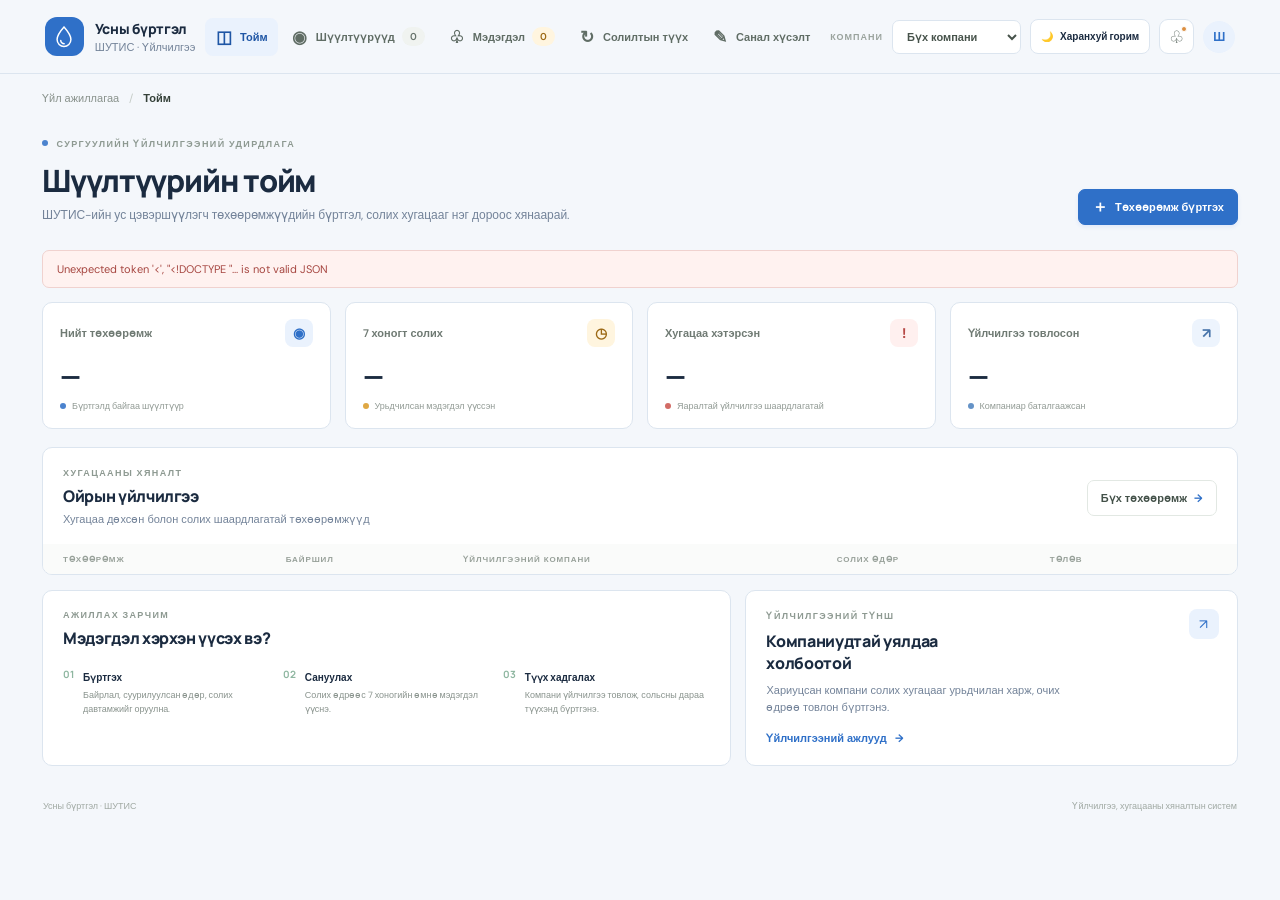
==== index.html @ cdda78c1 "Publish static WaterCare site at repository root Co-authored-by: Copilot <223556219+Copilot@users.no" ====
<!doctype html>
<html lang="mn">
<head>
  <meta charset="utf-8">
  <meta name="viewport" content="width=device-width, initial-scale=1">
  <meta name="theme-color" content="#f5f7f4">
  <title>Усны бүртгэл · ШУТИС</title>
  <link rel="preconnect" href="https://fonts.googleapis.com">
  <link rel="preconnect" href="https://fonts.gstatic.com" crossorigin>
  <link href="https://fonts.googleapis.com/css2?family=DM+Sans:wght@400;500;600;700&family=Manrope:wght@400;500;600;700;800&display=swap" rel="stylesheet">
  <link rel="stylesheet" href="styles.css">
  <script src="app.js" defer></script>
</head>
<body>
  <div class="app-shell">
    <header class="site-header">
      <a class="brand" href="#" aria-label="Усны бүртгэл нүүр хуудас">
        <span class="brand-mark"><svg viewBox="0 0 32 32" aria-hidden="true"><path d="M16 3.8S7.5 13.2 7.5 19.2a8.5 8.5 0 0 0 17 0C24.5 13.2 16 3.8 16 3.8Z"/><path d="M12 20.2a4.2 4.2 0 0 0 4.2 4.2"/></svg></span>
        <span><strong>Усны бүртгэл</strong><small>ШУТИС · Үйлчилгээ</small></span>
      </a>

      <nav class="main-nav" aria-label="Үндсэн цэс">
        <button class="nav-link active" data-view="overview"><span class="nav-icon">◫</span> Тойм</button>
        <button class="nav-link" data-view="filters"><span class="nav-icon">◉</span> Шүүлтүүрүүд <span class="nav-count" id="nav-total">0</span></button>
        <button class="nav-link" data-view="notifications"><span class="nav-icon">♧</span> Мэдэгдэл <span class="nav-count alert-count" id="nav-alerts">0</span></button>
        <button class="nav-link" data-view="history"><span class="nav-icon">↻</span> Солилтын түүх</button>
        <button class="nav-link" data-view="feedback"><span class="nav-icon">✎</span> Санал хүсэлт</button>
      </nav>

      <div class="top-actions">
        <label class="scope-picker"><span>КОМПАНИ</span>
          <select id="company-scope" aria-label="Үйлчилгээний компаниар шүүх">
            <option value="">Бүх компани</option>
          </select>
        </label>
        <button class="theme-toggle" type="button" aria-pressed="false">
          <span class="theme-icon" aria-hidden="true">🌙</span>
          <span class="theme-label">Харанхуй горим</span>
        </button>
        <button class="icon-button notification-button" data-view="notifications" aria-label="Мэдэгдэл харах">
          <span>♧</span><i id="notification-dot"></i>
        </button>
        <div class="avatar top-avatar" aria-label="ШУТИС">Ш</div>
      </div>
    </header>

    <main class="main-content">
      <div class="view-breadcrumb"><span>Үйл ажиллагаа</span><span class="breadcrumb-divider">/</span><strong id="breadcrumb-current">Тойм</strong></div>
      <section class="page-heading">
        <div>
          <div class="eyebrow"><span class="live-dot"></span> СУРГУУЛИЙН ҮЙЛЧИЛГЭЭНИЙ УДИРДЛАГА</div>
          <h1 id="page-title">Шүүлтүүрийн тойм</h1>
          <p id="page-description">ШУТИС-ийн ус цэвэршүүлэгч төхөөрөмжүүдийн бүртгэл, солих хугацааг нэг дороос хянаарай.</p>
        </div>
        <button class="primary-button" id="open-register"><span>＋</span> Төхөөрөмж бүртгэх</button>
      </section>

      <div id="error-banner" class="error-banner" role="alert" hidden></div>
      <div id="success-toast" class="success-toast" role="status" hidden></div>

      <section class="view-panel" id="overview-view">
        <div class="stat-grid" id="stat-grid">
          <article class="stat-card">
            <div class="stat-top"><span class="stat-label">Нийт төхөөрөмж</span><span class="stat-icon mint">◉</span></div>
            <div class="stat-value" id="stat-total">—</div>
            <div class="stat-foot"><span class="status-dot green"></span> Бүртгэлд байгаа шүүлтүүр</div>
          </article>
          <article class="stat-card">
            <div class="stat-top"><span class="stat-label">7 хоногт солих</span><span class="stat-icon amber">◷</span></div>
            <div class="stat-value" id="stat-due-soon">—</div>
            <div class="stat-foot"><span class="status-dot amber-dot"></span> Урьдчилсан мэдэгдэл үүссэн</div>
          </article>
          <article class="stat-card">
            <div class="stat-top"><span class="stat-label">Хугацаа хэтэрсэн</span><span class="stat-icon rose">!</span></div>
            <div class="stat-value" id="stat-overdue">—</div>
            <div class="stat-foot"><span class="status-dot red-dot"></span> Яаралтай үйлчилгээ шаардлагатай</div>
          </article>
          <article class="stat-card">
            <div class="stat-top"><span class="stat-label">Үйлчилгээ товлосон</span><span class="stat-icon blue">↗</span></div>
            <div class="stat-value" id="stat-scheduled">—</div>
            <div class="stat-foot"><span class="status-dot blue-dot"></span> Компаниар баталгаажсан</div>
          </article>
        </div>

        <section class="content-card">
          <div class="card-heading">
            <div><div class="section-kicker">ХУГАЦААНЫ ХЯНАЛТ</div><h2>Ойрын үйлчилгээ</h2><p>Хугацаа дөхсөн болон солих шаардлагатай төхөөрөмжүүд</p></div>
            <button class="outline-button" data-view="filters">Бүх төхөөрөмж <span>→</span></button>
          </div>
          <div class="table-wrap">
            <table>
              <thead><tr><th>ТӨХӨӨРӨМЖ</th><th>БАЙРШИЛ</th><th>ҮЙЛЧИЛГЭЭНИЙ КОМПАНИ</th><th>СОЛИХ ӨДӨР</th><th>ТӨЛӨВ</th><th></th></tr></thead>
              <tbody id="upcoming-body"></tbody>
            </table>
          </div>
          <div class="empty-state" id="overview-empty" hidden><span>✓</span><strong>Ойрын хугацаанд солих төхөөрөмж алга</strong><p>Шүүлтүүрүүд хэвийн ажиллаж байна.</p></div>
        </section>

        <section class="bottom-grid">
          <article class="content-card info-card">
            <div class="section-kicker">АЖИЛЛАХ ЗАРЧИМ</div><h2>Мэдэгдэл хэрхэн үүсэх вэ?</h2>
            <div class="steps">
              <div class="step"><span>01</span><div><strong>Бүртгэх</strong><p>Байрлал, суурилуулсан өдөр, солих давтамжийг оруулна.</p></div></div>
              <div class="step"><span>02</span><div><strong>Сануулах</strong><p>Солих өдрөөс 7 хоногийн өмнө мэдэгдэл үүснэ.</p></div></div>
              <div class="step"><span>03</span><div><strong>Түүх хадгалах</strong><p>Компани үйлчилгээ товлож, сольсны дараа түүхэнд бүртгэнэ.</p></div></div>
            </div>
          </article>
          <article class="content-card company-card">
            <div class="company-badge">↗</div><div class="section-kicker">ҮЙЛЧИЛГЭЭНИЙ ТҮНШ</div>
            <h2>Компаниудтай уялдаа холбоотой</h2>
            <p>Хариуцсан компани солих хугацааг урьдчилан харж, очих өдрөө товлон бүртгэнэ.</p>
            <button class="text-button" data-view="notifications">Үйлчилгээний ажлууд <span>→</span></button>
          </article>
        </section>
      </section>

      <section class="view-panel" id="filters-view" hidden>
        <section class="content-card">
          <div class="card-heading list-heading">
            <div><div class="section-kicker">ТӨХӨӨРӨМЖИЙН САН</div><h2>Бүртгэлтэй шүүлтүүрүүд</h2><p>Төхөөрөмжийн байршил болон хариуцах компанийг удирдах</p></div>
            <label class="search-box"><span>⌕</span><input id="filter-search" type="search" placeholder="Нэр, байршлаар хайх…" aria-label="Шүүлтүүр хайх"></label>
          </div>
          <div class="table-wrap">
            <table>
              <thead><tr><th>ТӨХӨӨРӨМЖ</th><th>БАЙРШИЛ</th><th>КОМПАНИ</th><th>СУУРИЛУУЛСАН</th><th>СОЛИХ ӨДӨР</th><th>ТӨЛӨВ</th><th>ҮЙЛДЭЛ</th></tr></thead>
              <tbody id="filters-body"></tbody>
            </table>
          </div>
          <div class="empty-state" id="filters-empty" hidden><span>⌕</span><strong>Төхөөрөмж олдсонгүй</strong><p>Хайлт эсвэл компанийн сонголтоо өөрчилнө үү.</p></div>
        </section>
      </section>

      <section class="view-panel" id="notifications-view" hidden>
        <section class="notification-intro"><div class="notification-symbol">♧</div><div><div class="section-kicker">7 ХОНОГИЙН ӨМНӨХ САНУУЛГА</div><h2>Солих хугацааны мэдэгдэл</h2><p>Шүүлтүүрийн солих өдөр ойртоход үйлчилгээний компанид урьдчилан сануулна.</p></div></section>
        <div class="notification-list" id="notification-list"></div>
        <div class="empty-state content-card" id="notifications-empty" hidden><span>✓</span><strong>Шинэ мэдэгдэл алга</strong><p>Хугацаа дөхсөн үед энэ хэсэгт автоматаар харагдана.</p></div>
      </section>

      <section class="view-panel" id="history-view" hidden>
        <section class="content-card">
          <div class="card-heading"><div><div class="section-kicker">ҮЙЛЧИЛГЭЭНИЙ БҮРТГЭЛ</div><h2>Солилтын түүх</h2><p>Товлосон болон гүйцэтгэсэн үйлчилгээний мэдээлэл</p></div><span class="history-count" id="history-count">0 бүртгэл</span></div>
          <div class="history-list" id="history-list"></div>
          <div class="empty-state" id="history-empty" hidden><span>↻</span><strong>Одоогоор үйлчилгээний түүх алга</strong><p>Компанийн товлолт, шүүлтүүрийн солилт энд бүртгэгдэнэ.</p></div>
        </section>
      </section>

      <section class="view-panel" id="feedback-view" hidden>
        <section class="content-card feedback-card">
          <div class="card-heading">
            <div><div class="section-kicker">ТАНЫ САНАЛ БИДЭНД ЧУХАЛ</div><h2>Санал хүсэлт илгээх</h2><p>Үйлчилгээ болон системийг сайжруулах санал, хүсэлтээ хуваалцаарай.</p></div>
          </div>
          <form id="feedback-form" class="feedback-form" novalidate>
            <div class="feedback-fields">
              <div class="feedback-field">
                <label for="feedback-name">Нэр</label>
                <input id="feedback-name" name="name" autocomplete="name" placeholder="Таны нэр" required aria-describedby="feedback-name-error">
                <p class="feedback-error" id="feedback-name-error" hidden></p>
              </div>
              <div class="feedback-field">
                <label for="feedback-email">Имэйл</label>
                <input id="feedback-email" name="email" type="email" autocomplete="email" placeholder="name@example.com" required aria-describedby="feedback-email-error">
                <p class="feedback-error" id="feedback-email-error" hidden></p>
              </div>
              <div class="feedback-field">
                <label for="feedback-category">Ангилал</label>
                <select id="feedback-category" name="category">
                  <option>Үйлчилгээ</option>
                  <option>Төхөөрөмж</option>
                  <option>Вэб систем</option>
                  <option>Бусад</option>
                </select>
              </div>
              <div class="feedback-field feedback-field-message">
                <label for="feedback-message">Санал хүсэлт</label>
                <textarea id="feedback-message" name="message" rows="5" minlength="10" maxlength="500" placeholder="Сэтгэгдлээ 10–500 тэмдэгтээр бичнэ үү…" required aria-describedby="feedback-message-error"></textarea>
                <p class="feedback-error" id="feedback-message-error" hidden></p>
              </div>
            </div>
            <div class="feedback-actions">
              <button class="primary-button" type="submit">Санал хүсэлт илгээх</button>
              <p class="feedback-status" id="feedback-status" role="status" aria-live="polite">Илгээсэн санал энэ системийн өгөгдлийн санд хадгалагдана.</p>
            </div>
          </form>
        </section>

        <section class="content-card feedback-history">
          <div class="card-heading"><div><div class="section-kicker">ӨГӨГДЛИЙН САН</div><h2>Сүүлд ирсэн саналууд</h2><p>Системд бүртгэгдсэн санал хүсэлтүүд</p></div></div>
          <div class="feedback-list" id="feedback-list"></div>
          <div class="empty-state" id="feedback-empty" hidden><span>✎</span><strong>Одоогоор санал хүсэлт ирээгүй байна</strong><p>Таны илгээсэн санал энэ хэсэгт харагдана.</p></div>
        </section>
      </section>

      <footer class="page-footer"><span>Усны бүртгэл · ШУТИС</span><span>Үйлчилгээ, хугацааны хяналтын систем</span></footer>
    </main>
  </div>

  <dialog class="modal" id="register-dialog">
    <form id="register-form">
      <div class="modal-heading"><div><div class="section-kicker">ШИНЭ БҮРТГЭЛ</div><h2>Төхөөрөмж нэмэх</h2></div><button class="close-button" type="button" data-close="register-dialog" aria-label="Хаах">×</button></div>
      <div class="form-grid">
        <label>Хөрөнгийн дугаар<input name="assetCode" placeholder="Жишээ: SHUTIS-006" required></label>
        <label>Байгууллага<input name="institution" value="ШУТИС" required></label>
        <label class="form-wide">Байрлал<input name="location" placeholder="Байр, давхар, өрөө" required></label>
        <label>Төхөөрөмжийн загвар<input name="model" placeholder="Жишээ: Aqua Pro 300" required></label>
        <label>Үйлчилгээний компани<input name="company" id="register-company" list="company-options" placeholder="Компанийн нэр" required><datalist id="company-options"></datalist></label>
        <label>Суурилуулсан өдөр<input name="installDate" type="date" required></label>
        <label>Солих давтамж (сар)<input name="intervalMonths" type="number" min="1" max="60" value="6" required></label>
      </div>
      <div class="modal-actions"><button class="outline-button" type="button" data-close="register-dialog">Болих</button><button class="primary-button" type="submit">Бүртгэх</button></div>
    </form>
  </dialog>

  <dialog class="modal" id="action-dialog">
    <form id="action-form">
      <div class="modal-heading"><div><div class="section-kicker" id="action-kicker">ҮЙЛЧИЛГЭЭ</div><h2 id="action-title">Үйлчилгээ бүртгэх</h2></div><button class="close-button" type="button" data-close="action-dialog" aria-label="Хаах">×</button></div>
      <p class="modal-context" id="action-context"></p>
      <label id="action-date-label">Өдөр<input name="date" type="date" required></label>
      <label class="note-label">Тэмдэглэл <span class="optional">(заавал биш)</span><textarea name="note" rows="3" placeholder="Үйлчилгээний тухай нэмэлт мэдээлэл"></textarea></label>
      <div class="modal-actions"><button class="outline-button" type="button" data-close="action-dialog">Болих</button><button class="primary-button" id="action-submit" type="submit">Хадгалах</button></div>
    </form>
  </dialog>
</body>
</html>
---- styles.css ----
:root {
  color-scheme: light;
  --ink: #1b2b40;
  --muted: #738399;
  --line: #dce5ef;
  --paper: #fff;
  --canvas: #f4f7fb;
  --accent: #2f70c8;
  --accent-dark: #1f56a5;
  --accent-soft: #eaf2fd;
  --amber: #9c6915;
  --amber-bg: #fff5df;
  --red: #b74946;
  --red-bg: #fff0ef;
  --blue: #4774aa;
  --blue-bg: #edf4fd;
  font-family: "DM Sans", "Segoe UI", sans-serif;
}

:root[data-theme="dark"] {
  color-scheme: dark;
  --ink: #e8f0fc;
  --muted: #a4b7ce;
  --line: #273b56;
  --paper: #14243a;
  --canvas: #0b172a;
  --accent: #79aaf3;
  --accent-dark: #99c0fa;
  --accent-soft: #1b3454;
  --amber: #f1c878;
  --amber-bg: #453a26;
  --red: #ef9a95;
  --red-bg: #492d2d;
  --blue: #a1c0ea;
  --blue-bg: #293a50;
}

* { box-sizing: border-box; }
body { margin: 0; background: var(--canvas); color: var(--ink); font-size: 14px; transition: background-color 180ms, color 180ms; }
button, input, select, textarea { font: inherit; }
button { cursor: pointer; }
.app-shell { min-height: 100vh; }

.site-header {
  position: sticky; top: 0; z-index: 10; min-height: 74px; display: flex; align-items: center; justify-content: space-between;
  gap: 18px; padding: 10px clamp(18px, 3.5vw, 48px); border-bottom: 1px solid var(--line);
  background: color-mix(in srgb, var(--canvas) 94%, transparent); backdrop-filter: blur(14px);
}
.brand { display: flex; flex: 0 0 auto; align-items: center; gap: 11px; color: inherit; text-decoration: none; }
.brand-mark { width: 39px; height: 39px; display: grid; place-items: center; border-radius: 12px; background: var(--accent); color: #fff; }
.brand-mark svg { width: 26px; fill: none; stroke: currentColor; stroke-width: 1.8; stroke-linecap: round; }
.brand strong, .brand small { display: block; }
.brand strong { font: 800 14px Manrope, sans-serif; letter-spacing: -.3px; }
.brand small { margin-top: 2px; color: var(--muted); font-size: 11px; }
.main-nav { min-width: 0; display: flex; flex: 1; align-items: center; justify-content: center; gap: 3px; }
.nav-link { min-height: 38px; display: flex; align-items: center; gap: 7px; padding: 0 10px; border: 0; border-radius: 8px; color: #606d65; background: transparent; text-align: left; font-size: 11px; font-weight: 600; white-space: nowrap; }
.nav-link:hover { background: #eff5fc; color: var(--accent); }
.nav-link.active { background: var(--accent-soft); color: var(--accent-dark); }
.nav-icon { width: 18px; font-size: 17px; text-align: center; }
.nav-count { margin-left: auto; min-width: 23px; padding: 3px 6px; border-radius: 12px; background: #f0f3f0; color: #67736c; font-size: 10px; text-align: center; }
.nav-count.alert-count { background: var(--amber-bg); color: var(--amber); }
.top-actions { display: flex; flex: 0 0 auto; align-items: center; gap: 9px; }
.text-button { padding: 0; border: 0; background: none; color: var(--accent); font-size: 11px; font-weight: 700; }
.text-button span { margin-left: 5px; }
.avatar { width: 34px; height: 34px; display: grid; flex: 0 0 auto; place-items: center; border-radius: 50%; background: var(--accent-soft); color: var(--accent); font-weight: 700; }

.main-content { max-width: 1520px; min-height: calc(100vh - 74px); margin: 0 auto; padding: 0 42px 25px; }
.view-breadcrumb { display: flex; align-items: center; gap: 10px; padding-top: 17px; color: #89928c; font-size: 11px; }
.breadcrumb-divider { color: #c4cbc6; }
.view-breadcrumb strong { color: #354139; font-weight: 600; }
.scope-picker { display: flex; align-items: center; gap: 9px; color: #9aa39d; font-size: 9px; font-weight: 700; letter-spacing: 1px; }
.scope-picker select { max-width: 210px; padding: 8px 26px 8px 10px; border: 1px solid var(--line); border-radius: 7px; color: #47534b; background: #fff; font-size: 11px; letter-spacing: 0; }
.theme-toggle { min-height: 35px; display: inline-flex; align-items: center; justify-content: center; gap: 7px; padding: 0 10px; border: 1px solid var(--line); border-radius: 8px; background: var(--paper); color: var(--ink); font-size: 10px; font-weight: 600; white-space: nowrap; }
.theme-toggle:hover { border-color: var(--accent); }
.icon-button { position: relative; width: 35px; height: 35px; border: 1px solid var(--line); border-radius: 9px; background: #fff; color: #59665e; font-size: 17px; }
.icon-button i { position: absolute; top: 6px; right: 6px; width: 6px; height: 6px; border: 1px solid #fff; border-radius: 50%; background: #dc8e3f; }
.top-avatar { width: 32px; height: 32px; font-size: 12px; }
.page-heading { display: flex; align-items: flex-end; justify-content: space-between; gap: 20px; padding: 33px 0 25px; }
.eyebrow, .section-kicker { color: #8d9991; font-size: 9px; font-weight: 700; letter-spacing: 1.4px; }
.live-dot { display: inline-block; width: 6px; height: 6px; margin: 0 5px 1px 0; border-radius: 50%; background: #4b83ce; }
h1, h2, p { margin-top: 0; }
h1, h2 { font-family: Manrope, "Segoe UI", sans-serif; }
h1 { margin: 9px 0 5px; font-size: clamp(24px, 2.4vw, 31px); font-weight: 800; letter-spacing: -1.1px; }
.page-heading p { max-width: 600px; margin: 0; color: var(--muted); font-size: 12px; line-height: 1.6; }
.primary-button, .outline-button { min-height: 36px; display: inline-flex; align-items: center; justify-content: center; gap: 7px; padding: 0 13px; border-radius: 7px; font-size: 11px; font-weight: 700; white-space: nowrap; }
.primary-button { border: 1px solid var(--accent); background: var(--accent); color: #fff; box-shadow: 0 2px 4px #2563eb19; }
.primary-button:hover { border-color: var(--accent-dark); background: var(--accent-dark); }
.primary-button span { font-size: 16px; line-height: 1; }
.outline-button { border: 1px solid #e2e8e3; background: #fff; color: #435149; }
.outline-button:hover { border-color: #a9c8ef; color: var(--accent); }
.outline-button span { color: var(--accent); }

.stat-grid { display: grid; grid-template-columns: repeat(4, minmax(0, 1fr)); gap: 14px; margin-bottom: 18px; }
.stat-card, .content-card { border: 1px solid var(--line); border-radius: 10px; background: var(--paper); }
.stat-card { min-height: 127px; padding: 16px 17px 13px; }
.stat-top { display: flex; align-items: center; justify-content: space-between; }
.stat-label { color: #6f7a73; font-size: 11px; font-weight: 600; }
.stat-icon { width: 28px; height: 28px; display: grid; place-items: center; border-radius: 8px; font-size: 14px; font-weight: 700; }
.stat-icon.mint { background: var(--accent-soft); color: var(--accent); }
.stat-icon.amber { background: var(--amber-bg); color: var(--amber); }
.stat-icon.rose { background: var(--red-bg); color: var(--red); }
.stat-icon.blue { background: var(--blue-bg); color: var(--blue); }
.stat-value { margin-top: 10px; font: 800 27px Manrope, sans-serif; letter-spacing: -.7px; }
.stat-foot { display: flex; align-items: center; gap: 6px; margin-top: 6px; color: #929b95; font-size: 9px; }
.status-dot { width: 6px; height: 6px; border-radius: 50%; }
.status-dot.green { background: #4b83ce; }.status-dot.amber-dot { background: #dfa844; }.status-dot.red-dot { background: #d26c66; }.status-dot.blue-dot { background: #6593c7; }

.content-card { overflow: hidden; }
.card-heading { display: flex; align-items: center; justify-content: space-between; gap: 16px; padding: 19px 20px 16px; }
.card-heading h2, .info-card h2, .company-card h2 { margin: 6px 0 4px; font-size: 16px; font-weight: 800; letter-spacing: -.35px; }
.card-heading p, .company-card > p { margin: 0; color: var(--muted); font-size: 11px; line-height: 1.55; }
.table-wrap { width: 100%; overflow-x: auto; }
table { width: 100%; border-collapse: collapse; text-align: left; white-space: nowrap; }
thead { background: #fafbfa; }
th { padding: 10px 12px; color: #97a099; font-size: 8px; font-weight: 700; letter-spacing: .9px; }
th:first-child, td:first-child { padding-left: 20px; }
td { padding: 12px; border-top: 1px solid #f0f2f0; color: #58645c; font-size: 10px; }
tbody tr:hover { background: #fcfdfc; }
.device-cell { display: flex; align-items: center; gap: 9px; }
.device-icon { width: 29px; height: 29px; display: grid; flex: 0 0 auto; place-items: center; border: 1px solid #dce8f8; border-radius: 8px; background: #f1f6fd; color: var(--accent); font-size: 14px; }
.device-cell strong, .device-cell small { display: block; }
.device-cell strong { color: #344139; font-size: 10px; font-weight: 700; }
.device-cell small { margin-top: 3px; color: #929b95; font-size: 9px; }
.company-name { color: #536159; font-weight: 600; }
.date-cell { color: #46534b; font-weight: 600; }
.date-cell small { display: block; margin-top: 3px; color: #9aa29d; font-size: 9px; font-weight: 400; }
.status-pill { display: inline-flex; align-items: center; gap: 5px; padding: 5px 8px; border-radius: 20px; font-size: 9px; font-weight: 700; }
.status-pill::before { width: 5px; height: 5px; border-radius: 50%; background: currentColor; content: ""; }
.status-pill.ok { background: #edf4fd; color: #3569a9; }.status-pill.due-soon { background: var(--amber-bg); color: var(--amber); }.status-pill.overdue { background: var(--red-bg); color: var(--red); }.status-pill.scheduled { background: var(--blue-bg); color: var(--blue); }
.row-action { padding: 5px 8px; border: 1px solid #e1e9f2; border-radius: 5px; background: #fff; color: #526176; font-size: 9px; font-weight: 700; }
.row-action:hover { border-color: #a9c8ef; color: var(--accent); }
.row-actions { display: flex; gap: 5px; }
.table-more { padding: 12px 20px; border-top: 1px solid #f0f2f0; text-align: center; }
.table-more button { padding: 0; border: 0; background: transparent; color: var(--accent); font-size: 10px; font-weight: 700; }
.bottom-grid { display: grid; grid-template-columns: 1.4fr 1fr; gap: 14px; margin-top: 15px; }
.info-card { padding: 18px 20px; }
.steps { display: grid; grid-template-columns: repeat(3, 1fr); gap: 12px; margin-top: 18px; }
.step { display: flex; gap: 9px; }
.step > span { color: #8eb6a0; font: 700 10px Manrope, sans-serif; }
.step strong { font-size: 10px; }
.step p { margin: 4px 0 0; color: #89938d; font-size: 9px; line-height: 1.5; }
.company-card { position: relative; padding: 19px 20px; }
.company-card h2 { max-width: 240px; margin-top: 8px; }
.company-card > p { max-width: 300px; margin: 8px 0 12px; }
.company-badge { position: absolute; top: 18px; right: 18px; width: 30px; height: 30px; display: grid; place-items: center; border-radius: 8px; background: var(--accent-soft); color: var(--accent); }

.list-heading { min-height: 94px; }
.search-box { width: min(250px, 35%); display: flex; align-items: center; gap: 8px; padding: 0 10px; border: 1px solid var(--line); border-radius: 7px; color: #9aa49d; }
.search-box input { width: 100%; height: 34px; border: 0; outline: 0; color: var(--ink); background: transparent; font-size: 10px; }
.search-box input::placeholder { color: #a5ada8; }
.notification-intro { display: flex; align-items: center; gap: 16px; padding: 22px; border: 1px solid #f0e8d6; border-radius: 10px; background: #fffaf0; }
.notification-symbol { width: 43px; height: 43px; display: grid; flex: 0 0 auto; place-items: center; border-radius: 12px; background: #fff0cf; color: #b27b20; font-size: 21px; }
.notification-intro h2 { margin: 5px 0 4px; font-size: 17px; }
.notification-intro p { margin: 0; color: #827a69; font-size: 11px; line-height: 1.5; }
.notification-list { display: grid; gap: 10px; margin-top: 14px; }
.notification-item { display: flex; align-items: center; gap: 14px; padding: 15px 17px; border: 1px solid var(--line); border-radius: 9px; background: #fff; }
.notification-indicator { width: 8px; height: 8px; flex: 0 0 auto; border-radius: 50%; background: #dfa844; box-shadow: 0 0 0 4px #fff5df; }
.notification-indicator.overdue { background: #d26c66; box-shadow: 0 0 0 4px #fff0ef; }
.notification-copy { min-width: 0; flex: 1; }
.notification-copy strong { display: block; color: #39473e; font-size: 11px; }
.notification-copy p { margin: 5px 0 0; color: #87918a; font-size: 10px; }
.notification-time { margin-top: 5px; color: #b08035; font-size: 9px; font-weight: 700; }
.history-count { padding: 6px 9px; border-radius: 6px; background: #f3f6f3; color: #738078; font-size: 10px; }
.history-list { padding: 0 20px; }
.history-item { display: flex; align-items: center; gap: 12px; padding: 14px 0; border-top: 1px solid #f0f2f0; }
.history-icon { width: 31px; height: 31px; display: grid; flex: 0 0 auto; place-items: center; border-radius: 9px; background: var(--accent-soft); color: var(--accent); }
.history-icon.scheduled { background: var(--blue-bg); color: var(--blue); }
.history-copy { min-width: 0; flex: 1; }
.history-copy strong { display: block; font-size: 10px; }
.history-copy p { margin: 4px 0 0; color: #89938d; font-size: 9px; }
.history-date { color: #8a948e; font-size: 9px; }
.empty-state { padding: 37px 20px; color: #849087; text-align: center; }
.empty-state > span { width: 36px; height: 36px; display: inline-grid; place-items: center; border-radius: 50%; background: var(--accent-soft); color: var(--accent); font-size: 17px; }
.empty-state strong { display: block; margin-top: 11px; color: #425047; font-size: 12px; }
.empty-state p { margin: 5px 0 0; font-size: 10px; }
.page-footer { display: flex; justify-content: space-between; margin-top: 21px; padding: 13px 1px; color: #a0a9a3; font-size: 9px; }
.error-banner, .success-toast { margin-bottom: 14px; padding: 11px 14px; border-radius: 7px; font-size: 11px; }
.error-banner { border: 1px solid #f0d2cf; background: #fff2f0; color: #a64640; }
.success-toast { border: 1px solid #d4e3f7; background: #eef5ff; color: #2b5f9e; }

.feedback-card { margin-bottom: 14px; }
.feedback-form { max-width: 860px; margin: 0 20px 20px; padding: 20px; border: 1px solid #e0e9f5; border-radius: 10px; background: radial-gradient(ellipse at top right, #2f70c812, transparent 55%), var(--paper); }
.feedback-fields { display: grid; grid-template-columns: repeat(2, minmax(0, 1fr)); gap: 14px; }
.feedback-field { display: grid; align-content: start; gap: 6px; }
.feedback-field label { color: #536158; font-size: 10px; font-weight: 700; }
.feedback-field input, .feedback-field select, .feedback-field textarea { width: 100%; min-height: 38px; padding: 9px 10px; border: 1px solid var(--line); border-radius: 7px; outline: 0; background: var(--canvas); color: var(--ink); font-size: 11px; }
.feedback-field textarea { min-height: 112px; resize: vertical; }
.feedback-field input:focus, .feedback-field select:focus, .feedback-field textarea:focus { border-color: var(--accent); box-shadow: 0 0 0 3px #2f70c819; }
.feedback-field [aria-invalid="true"] { border-color: #b74946; }
.feedback-field-message { grid-column: 1 / -1; }
.feedback-error { margin: 0; color: #b74946; font-size: 10px; }
.feedback-actions { display: flex; flex-wrap: wrap; align-items: center; gap: 13px; margin-top: 15px; }
.feedback-status { min-height: 1.5em; margin: 0; color: var(--muted); font-size: 10px; }
.feedback-history { margin-bottom: 10px; }
.feedback-list { padding: 0 20px; }
.feedback-item { padding: 13px 0; border-top: 1px solid var(--line); }
.feedback-item-top { display: flex; align-items: center; justify-content: space-between; gap: 12px; }
.feedback-item-top strong { font-size: 11px; }
.feedback-item-top span { color: var(--muted); font-size: 9px; }
.feedback-item p { margin: 7px 0 0; color: #657269; font-size: 10px; line-height: 1.6; white-space: pre-wrap; overflow-wrap: anywhere; }

.modal { width: min(520px, calc(100vw - 28px)); max-height: calc(100vh - 32px); padding: 22px; overflow-y: auto; border: 1px solid var(--line); border-radius: 13px; background: #fff; color: var(--ink); box-shadow: 0 18px 70px #1c33244a; }
.modal::backdrop { background: #1e2b2380; backdrop-filter: blur(2px); }
.modal-heading { display: flex; align-items: flex-start; justify-content: space-between; margin-bottom: 18px; }
.modal-heading h2 { margin: 5px 0 0; font-size: 19px; }
.close-button { width: 29px; height: 29px; border: 1px solid var(--line); border-radius: 7px; background: #fff; color: #737f77; font-size: 19px; line-height: 1; }
.form-grid { display: grid; grid-template-columns: 1fr 1fr; gap: 13px; }
.modal label { display: grid; gap: 6px; margin-bottom: 13px; color: #536158; font-size: 10px; font-weight: 700; }
.modal input, .modal select, .modal textarea { width: 100%; min-height: 37px; padding: 8px 10px; border: 1px solid #e1e8e2; border-radius: 6px; outline: 0; background: #fff; color: #39473e; font-size: 11px; font-weight: 400; }
.modal input:focus, .modal select:focus, .modal textarea:focus { border-color: var(--accent); box-shadow: 0 0 0 3px #2f70c814; }
.modal textarea { resize: vertical; }
.form-wide { grid-column: 1 / -1; }
.modal-actions { display: flex; justify-content: flex-end; gap: 8px; margin-top: 8px; padding-top: 14px; border-top: 1px solid #eef1ee; }
.modal-context { margin: -5px 0 16px; color: #748078; font-size: 11px; line-height: 1.6; }
.optional { color: #9ba49e; font-weight: 400; }
.note-label { margin-top: 8px; }

:root[data-theme="dark"] .site-header { background: color-mix(in srgb, var(--canvas) 94%, transparent); }
:root[data-theme="dark"] .nav-link { color: #a4b7ce; }
:root[data-theme="dark"] .nav-link:hover, :root[data-theme="dark"] .nav-link.active { background: #1b3454; color: #c7ddff; }
:root[data-theme="dark"] .nav-count { background: #253850; color: #c0d0e4; }
:root[data-theme="dark"] .view-breadcrumb, :root[data-theme="dark"] .view-breadcrumb strong { color: #a4b7ce; }
:root[data-theme="dark"] .scope-picker select, :root[data-theme="dark"] .icon-button,
:root[data-theme="dark"] .outline-button, :root[data-theme="dark"] .row-action,
:root[data-theme="dark"] .modal, :root[data-theme="dark"] .close-button { border-color: var(--line); background: var(--paper); color: var(--ink); }
:root[data-theme="dark"] .stat-card, :root[data-theme="dark"] .content-card,
:root[data-theme="dark"] .notification-item { border-color: var(--line); background: var(--paper); color: var(--ink); }
:root[data-theme="dark"] .nav-link.active { color: #c1e0c8; }
:root[data-theme="dark"] .stat-label, :root[data-theme="dark"] .device-cell strong,
:root[data-theme="dark"] .company-name, :root[data-theme="dark"] .date-cell,
:root[data-theme="dark"] .feedback-field label { color: var(--ink); }
:root[data-theme="dark"] .device-icon, :root[data-theme="dark"] .avatar { border-color: var(--line); background: var(--accent-soft); color: var(--accent); }
:root[data-theme="dark"] thead, :root[data-theme="dark"] .search-box { border-color: var(--line); background: #101f33; }
:root[data-theme="dark"] th, :root[data-theme="dark"] td { border-color: var(--line); color: #c4d0e2; }
:root[data-theme="dark"] tbody tr:hover { background: #1b2c43; }
:root[data-theme="dark"] .status-pill.ok { background: #1b3454; color: #b4d2ff; }
:root[data-theme="dark"] .status-pill.due-soon { background: var(--amber-bg); color: var(--amber); }
:root[data-theme="dark"] .status-pill.overdue { background: var(--red-bg); color: var(--red); }
:root[data-theme="dark"] .status-pill.scheduled { background: var(--blue-bg); color: var(--blue); }
:root[data-theme="dark"] .notification-intro { border-color: #594c32; background: #302a1f; }
:root[data-theme="dark"] .notification-intro p, :root[data-theme="dark"] .feedback-item p,
:root[data-theme="dark"] .step p, :root[data-theme="dark"] .page-heading p { color: var(--muted); }
:root[data-theme="dark"] .notification-symbol { background: #453a26; color: var(--amber); }
:root[data-theme="dark"] .history-count { background: #253850; color: var(--muted); }
:root[data-theme="dark"] .feedback-form { border-color: var(--line); background: radial-gradient(ellipse at top right, #79aaf318, transparent 55%), var(--paper); }
:root[data-theme="dark"] .feedback-field input, :root[data-theme="dark"] .feedback-field select,
:root[data-theme="dark"] .feedback-field textarea, :root[data-theme="dark"] .modal input,
:root[data-theme="dark"] .modal select, :root[data-theme="dark"] .modal textarea { border-color: var(--line); background: var(--canvas); color: var(--ink); }
:root[data-theme="dark"] .feedback-item { border-color: var(--line); }
:root[data-theme="dark"] .feedback-item-top span { color: var(--muted); }
:root[data-theme="dark"] .success-toast { border-color: #28466a; background: #152b47; color: #b7d1f6; }

[hidden] { display: none !important; }

@media (max-width: 1080px) {
  .site-header { flex-wrap: wrap; gap: 8px 14px; padding-top: 10px; padding-bottom: 9px; }
  .main-nav { order: 3; flex-basis: 100%; justify-content: flex-start; overflow-x: auto; }
  .main-content { padding-right: 24px; padding-left: 24px; }
  .stat-grid { grid-template-columns: repeat(2, minmax(0, 1fr)); }
  .bottom-grid { grid-template-columns: 1fr; }
}
@media (max-width: 700px) {
  .site-header { gap: 8px; padding: 10px 14px 8px; }
  .brand { gap: 8px; }
  .brand-mark { width: 34px; height: 34px; }
  .brand strong { font-size: 12px; }
  .brand small { font-size: 9px; }
  .top-actions { gap: 6px; }
  .scope-picker > span, .top-avatar, .theme-label { display: none; }
  .scope-picker select { max-width: 112px; padding: 7px 20px 7px 7px; font-size: 9px; }
  .theme-toggle { width: 35px; padding: 0; }
  .main-nav { gap: 2px; }
  .nav-link { min-height: 36px; padding: 0 8px; gap: 5px; font-size: 9px; }
  .nav-icon { width: 14px; font-size: 13px; }
  .nav-count { display: none; }
  .main-content { padding: 0 14px 18px; }
  .view-breadcrumb { padding-top: 13px; font-size: 9px; }
  .page-heading { align-items: flex-start; padding: 25px 0 17px; }
  .eyebrow { font-size: 8px; }
  h1 { font-size: 23px; }
  .page-heading p { font-size: 10px; }
  .page-heading .primary-button { min-height: 33px; padding: 0 9px; font-size: 9px; }
  .page-heading .primary-button span { font-size: 14px; }
  .stat-grid { gap: 9px; margin-bottom: 12px; }
  .stat-card { min-height: 112px; padding: 12px; }
  .stat-label { font-size: 10px; }
  .stat-value { font-size: 23px; }
  .stat-foot { font-size: 8px; }
  .card-heading { align-items: flex-start; padding: 15px 13px 12px; }
  .card-heading h2, .info-card h2, .company-card h2 { font-size: 14px; }
  .card-heading p { font-size: 9px; }
  .card-heading > .outline-button { min-height: 31px; padding: 0 8px; font-size: 9px; }
  th { padding: 9px; font-size: 7px; }
  td { padding: 10px 9px; }
  th:first-child, td:first-child { padding-left: 12px; }
  .steps { grid-template-columns: 1fr; gap: 11px; }
  .info-card, .company-card { padding: 15px; }
  .list-heading { flex-direction: column; }
  .search-box { width: 100%; }
  .notification-intro { align-items: flex-start; gap: 11px; padding: 15px; }
  .notification-symbol { width: 35px; height: 35px; }
  .notification-intro h2 { font-size: 14px; }
  .notification-intro p { font-size: 9px; }
  .notification-item { flex-wrap: wrap; gap: 10px; padding: 12px; }
  .notification-copy p { line-height: 1.5; }
  .notification-item .row-actions { width: 100%; padding-left: 18px; }
  .history-list { padding: 0 13px; }
  .history-date { align-self: flex-start; padding-top: 4px; }
  .page-footer { font-size: 8px; }
  .feedback-form { margin: 0 12px 12px; padding: 14px; }
  .feedback-fields { grid-template-columns: 1fr; gap: 11px; }
  .feedback-field-message { grid-column: auto; }
  .feedback-list { padding: 0 13px; }
  .feedback-item-top { align-items: flex-start; flex-direction: column; gap: 4px; }
}
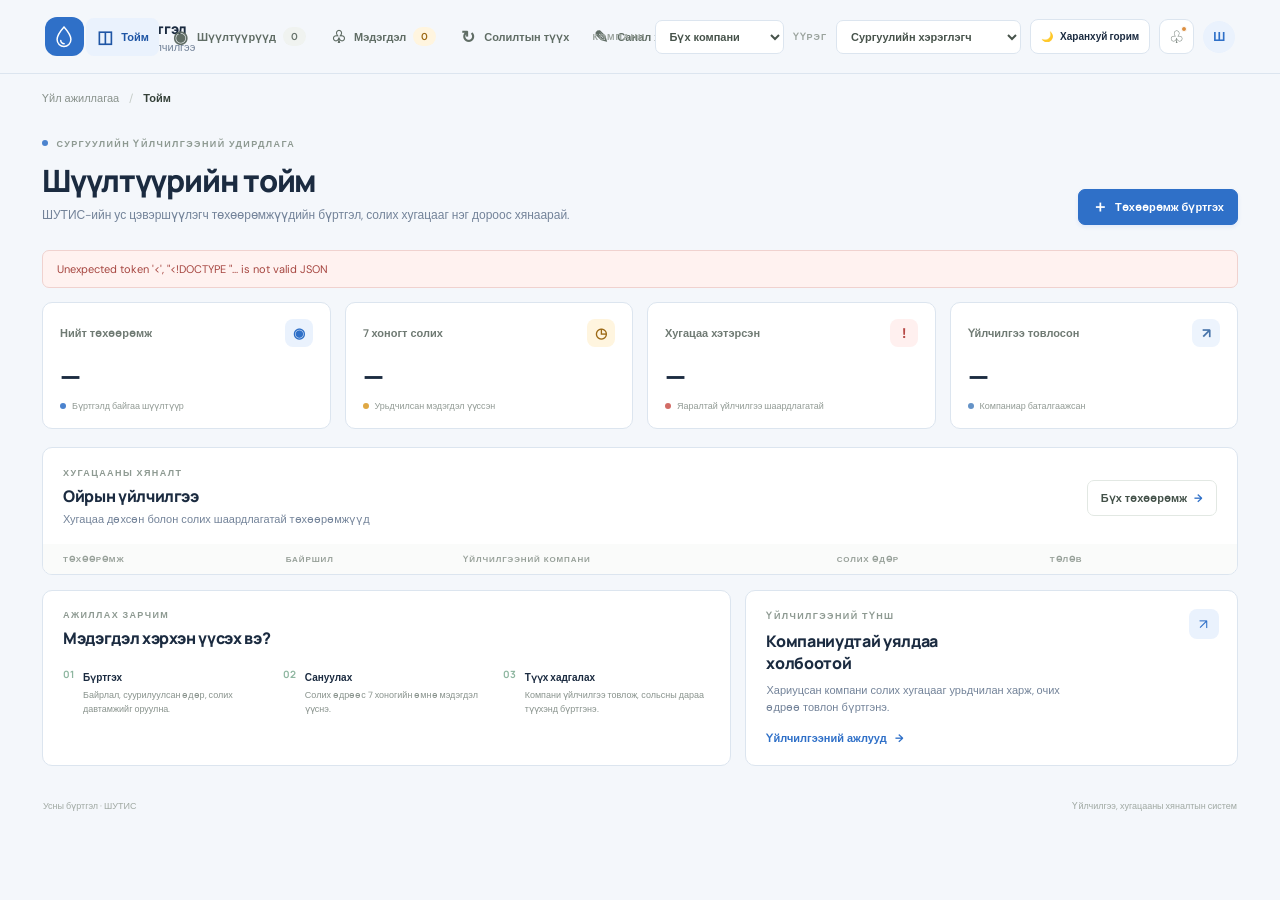
==== commit d6191a2d: "Add three-step filter replacement approvals Co-authored-by: Copilot <223556219+Copilot@users.noreply" ====
--- a/index.html
+++ b/index.html
@@ -33,6 +33,13 @@
             <option value="">Бүх компани</option>
           </select>
         </label>
+        <label class="role-picker"><span>ҮҮРЭГ</span>
+          <select id="actor-role" aria-label="Demo хэрэглэгчийн үүрэг">
+            <option value="user">Сургуулийн хэрэглэгч</option>
+            <option value="company">Үйлчилгээний компани</option>
+            <option value="admin">Админ</option>
+          </select>
+        </label>
         <button class="theme-toggle" type="button" aria-pressed="false">
           <span class="theme-icon" aria-hidden="true">🌙</span>
           <span class="theme-label">Харанхуй горим</span>
@@ -138,7 +145,7 @@
 
       <section class="view-panel" id="history-view" hidden>
         <section class="content-card">
-          <div class="card-heading"><div><div class="section-kicker">ҮЙЛЧИЛГЭЭНИЙ БҮРТГЭЛ</div><h2>Солилтын түүх</h2><p>Товлосон болон гүйцэтгэсэн үйлчилгээний мэдээлэл</p></div><span class="history-count" id="history-count">0 бүртгэл</span></div>
+          <div class="card-heading"><div><div class="section-kicker">ҮЙЛЧИЛГЭЭНИЙ БҮРТГЭЛ</div><h2>Солилтын түүх</h2><p>Зөвшөөрөл, төлбөр, админы баталгаажуулалт болон гүйцэтгэсэн үйлчилгээ</p></div><span class="history-count" id="history-count">0 бүртгэл</span></div>
           <div class="history-list" id="history-list"></div>
           <div class="empty-state" id="history-empty" hidden><span>↻</span><strong>Одоогоор үйлчилгээний түүх алга</strong><p>Компанийн товлолт, шүүлтүүрийн солилт энд бүртгэгдэнэ.</p></div>
         </section>
--- a/styles.css
+++ b/styles.css
@@ -68,8 +68,8 @@
 .view-breadcrumb { display: flex; align-items: center; gap: 10px; padding-top: 17px; color: #89928c; font-size: 11px; }
 .breadcrumb-divider { color: #c4cbc6; }
 .view-breadcrumb strong { color: #354139; font-weight: 600; }
-.scope-picker { display: flex; align-items: center; gap: 9px; color: #9aa39d; font-size: 9px; font-weight: 700; letter-spacing: 1px; }
-.scope-picker select { max-width: 210px; padding: 8px 26px 8px 10px; border: 1px solid var(--line); border-radius: 7px; color: #47534b; background: #fff; font-size: 11px; letter-spacing: 0; }
+.scope-picker, .role-picker { display: flex; align-items: center; gap: 9px; color: #9aa39d; font-size: 9px; font-weight: 700; letter-spacing: 1px; }
+.scope-picker select, .role-picker select { max-width: 210px; padding: 8px 26px 8px 10px; border: 1px solid var(--line); border-radius: 7px; color: #47534b; background: #fff; font-size: 11px; letter-spacing: 0; }
 .theme-toggle { min-height: 35px; display: inline-flex; align-items: center; justify-content: center; gap: 7px; padding: 0 10px; border: 1px solid var(--line); border-radius: 8px; background: var(--paper); color: var(--ink); font-size: 10px; font-weight: 600; white-space: nowrap; }
 .theme-toggle:hover { border-color: var(--accent); }
 .icon-button { position: relative; width: 35px; height: 35px; border: 1px solid var(--line); border-radius: 9px; background: #fff; color: #59665e; font-size: 17px; }
@@ -127,9 +127,14 @@
 .status-pill { display: inline-flex; align-items: center; gap: 5px; padding: 5px 8px; border-radius: 20px; font-size: 9px; font-weight: 700; }
 .status-pill::before { width: 5px; height: 5px; border-radius: 50%; background: currentColor; content: ""; }
 .status-pill.ok { background: #edf4fd; color: #3569a9; }.status-pill.due-soon { background: var(--amber-bg); color: var(--amber); }.status-pill.overdue { background: var(--red-bg); color: var(--red); }.status-pill.scheduled { background: var(--blue-bg); color: var(--blue); }
+.status-pill.replaced { background: #e9f1fb; color: #3569a9; }
 .row-action { padding: 5px 8px; border: 1px solid #e1e9f2; border-radius: 5px; background: #fff; color: #526176; font-size: 9px; font-weight: 700; }
 .row-action:hover { border-color: #a9c8ef; color: var(--accent); }
 .row-actions { display: flex; gap: 5px; }
+.approval-cell { display: grid; gap: 6px; min-width: 135px; }
+.approval-checklist { display: flex; flex-wrap: wrap; gap: 4px; margin-top: 8px; }
+.approval-step { padding: 3px 6px; border-radius: 10px; background: #f0f3f6; color: #75808a; font-size: 8px; white-space: nowrap; }
+.approval-step.complete { background: #e9f1fb; color: #3569a9; }
 .table-more { padding: 12px 20px; border-top: 1px solid #f0f2f0; text-align: center; }
 .table-more button { padding: 0; border: 0; background: transparent; color: var(--accent); font-size: 10px; font-weight: 700; }
 .bottom-grid { display: grid; grid-template-columns: 1.4fr 1fr; gap: 14px; margin-top: 15px; }
@@ -220,7 +225,7 @@
 :root[data-theme="dark"] .nav-link:hover, :root[data-theme="dark"] .nav-link.active { background: #1b3454; color: #c7ddff; }
 :root[data-theme="dark"] .nav-count { background: #253850; color: #c0d0e4; }
 :root[data-theme="dark"] .view-breadcrumb, :root[data-theme="dark"] .view-breadcrumb strong { color: #a4b7ce; }
-:root[data-theme="dark"] .scope-picker select, :root[data-theme="dark"] .icon-button,
+:root[data-theme="dark"] .scope-picker select, :root[data-theme="dark"] .role-picker select, :root[data-theme="dark"] .icon-button,
 :root[data-theme="dark"] .outline-button, :root[data-theme="dark"] .row-action,
 :root[data-theme="dark"] .modal, :root[data-theme="dark"] .close-button { border-color: var(--line); background: var(--paper); color: var(--ink); }
 :root[data-theme="dark"] .stat-card, :root[data-theme="dark"] .content-card,
@@ -237,6 +242,9 @@
 :root[data-theme="dark"] .status-pill.due-soon { background: var(--amber-bg); color: var(--amber); }
 :root[data-theme="dark"] .status-pill.overdue { background: var(--red-bg); color: var(--red); }
 :root[data-theme="dark"] .status-pill.scheduled { background: var(--blue-bg); color: var(--blue); }
+:root[data-theme="dark"] .status-pill.replaced { background: #1b3454; color: #b4d2ff; }
+:root[data-theme="dark"] .approval-step { background: #253850; color: #afbdd0; }
+:root[data-theme="dark"] .approval-step.complete { background: #1b3454; color: #b4d2ff; }
 :root[data-theme="dark"] .notification-intro { border-color: #594c32; background: #302a1f; }
 :root[data-theme="dark"] .notification-intro p, :root[data-theme="dark"] .feedback-item p,
 :root[data-theme="dark"] .step p, :root[data-theme="dark"] .page-heading p { color: var(--muted); }
@@ -266,8 +274,8 @@
   .brand strong { font-size: 12px; }
   .brand small { font-size: 9px; }
   .top-actions { gap: 6px; }
-  .scope-picker > span, .top-avatar, .theme-label { display: none; }
-  .scope-picker select { max-width: 112px; padding: 7px 20px 7px 7px; font-size: 9px; }
+  .scope-picker > span, .role-picker > span, .top-avatar, .theme-label { display: none; }
+  .scope-picker select, .role-picker select { max-width: 112px; padding: 7px 20px 7px 7px; font-size: 9px; }
   .theme-toggle { width: 35px; padding: 0; }
   .main-nav { gap: 2px; }
   .nav-link { min-height: 36px; padding: 0 8px; gap: 5px; font-size: 9px; }
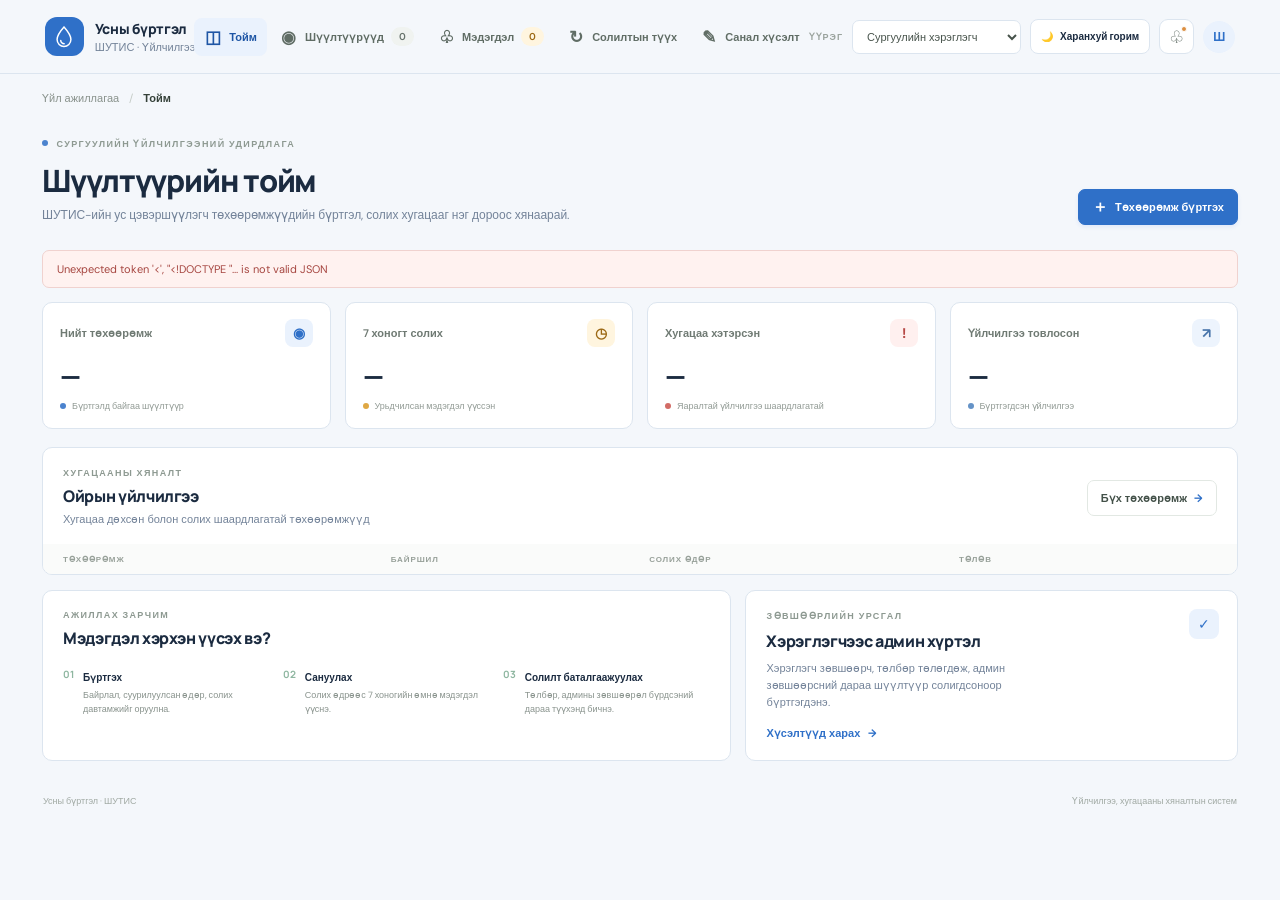
==== commit a7890385: "Add upcoming water filter service and approval flow Co-authored-by: Copilot <223556219+Copilot@users" ====
--- a/index.html
+++ b/index.html
@@ -28,15 +28,9 @@
       </nav>
 
       <div class="top-actions">
-        <label class="scope-picker"><span>КОМПАНИ</span>
-          <select id="company-scope" aria-label="Үйлчилгээний компаниар шүүх">
-            <option value="">Бүх компани</option>
-          </select>
-        </label>
         <label class="role-picker"><span>ҮҮРЭГ</span>
           <select id="actor-role" aria-label="Demo хэрэглэгчийн үүрэг">
             <option value="user">Сургуулийн хэрэглэгч</option>
-            <option value="company">Үйлчилгээний компани</option>
             <option value="admin">Админ</option>
           </select>
         </label>
@@ -85,7 +79,7 @@
           <article class="stat-card">
             <div class="stat-top"><span class="stat-label">Үйлчилгээ товлосон</span><span class="stat-icon blue">↗</span></div>
             <div class="stat-value" id="stat-scheduled">—</div>
-            <div class="stat-foot"><span class="status-dot blue-dot"></span> Компаниар баталгаажсан</div>
+            <div class="stat-foot"><span class="status-dot blue-dot"></span> Бүртгэгдсэн үйлчилгээ</div>
           </article>
         </div>
 
@@ -96,7 +90,7 @@
           </div>
           <div class="table-wrap">
             <table>
-              <thead><tr><th>ТӨХӨӨРӨМЖ</th><th>БАЙРШИЛ</th><th>ҮЙЛЧИЛГЭЭНИЙ КОМПАНИ</th><th>СОЛИХ ӨДӨР</th><th>ТӨЛӨВ</th><th></th></tr></thead>
+              <thead><tr><th>ТӨХӨӨРӨМЖ</th><th>БАЙРШИЛ</th><th>СОЛИХ ӨДӨР</th><th>ТӨЛӨВ</th><th></th></tr></thead>
               <tbody id="upcoming-body"></tbody>
             </table>
           </div>
@@ -109,14 +103,14 @@
             <div class="steps">
               <div class="step"><span>01</span><div><strong>Бүртгэх</strong><p>Байрлал, суурилуулсан өдөр, солих давтамжийг оруулна.</p></div></div>
               <div class="step"><span>02</span><div><strong>Сануулах</strong><p>Солих өдрөөс 7 хоногийн өмнө мэдэгдэл үүснэ.</p></div></div>
-              <div class="step"><span>03</span><div><strong>Түүх хадгалах</strong><p>Компани үйлчилгээ товлож, сольсны дараа түүхэнд бүртгэнэ.</p></div></div>
+              <div class="step"><span>03</span><div><strong>Солилт баталгаажуулах</strong><p>Төлбөр, админы зөвшөөрөл бүрдсэний дараа түүхэнд бичнэ.</p></div></div>
             </div>
           </article>
-          <article class="content-card company-card">
-            <div class="company-badge">↗</div><div class="section-kicker">ҮЙЛЧИЛГЭЭНИЙ ТҮНШ</div>
-            <h2>Компаниудтай уялдаа холбоотой</h2>
-            <p>Хариуцсан компани солих хугацааг урьдчилан харж, очих өдрөө товлон бүртгэнэ.</p>
-            <button class="text-button" data-view="notifications">Үйлчилгээний ажлууд <span>→</span></button>
+          <article class="content-card workflow-card">
+            <div class="workflow-badge">✓</div><div class="section-kicker">ЗӨВШӨӨРЛИЙН УРСГАЛ</div>
+            <h2>Хэрэглэгчээс админ хүртэл</h2>
+            <p>Хэрэглэгч зөвшөөрч, төлбөр төлөгдөж, админ зөвшөөрсний дараа шүүлтүүр солигдсоноор бүртгэгдэнэ.</p>
+            <button class="text-button" data-view="notifications">Хүсэлтүүд харах <span>→</span></button>
           </article>
         </section>
       </section>
@@ -124,21 +118,21 @@
       <section class="view-panel" id="filters-view" hidden>
         <section class="content-card">
           <div class="card-heading list-heading">
-            <div><div class="section-kicker">ТӨХӨӨРӨМЖИЙН САН</div><h2>Бүртгэлтэй шүүлтүүрүүд</h2><p>Төхөөрөмжийн байршил болон хариуцах компанийг удирдах</p></div>
+            <div><div class="section-kicker">ТӨХӨӨРӨМЖИЙН САН</div><h2>Бүртгэлтэй шүүлтүүрүүд</h2><p>Төхөөрөмжийн байршил болон солих хугацааг хянана</p></div>
             <label class="search-box"><span>⌕</span><input id="filter-search" type="search" placeholder="Нэр, байршлаар хайх…" aria-label="Шүүлтүүр хайх"></label>
           </div>
           <div class="table-wrap">
             <table>
-              <thead><tr><th>ТӨХӨӨРӨМЖ</th><th>БАЙРШИЛ</th><th>КОМПАНИ</th><th>СУУРИЛУУЛСАН</th><th>СОЛИХ ӨДӨР</th><th>ТӨЛӨВ</th><th>ҮЙЛДЭЛ</th></tr></thead>
+              <thead><tr><th>ТӨХӨӨРӨМЖ</th><th>БАЙРШИЛ</th><th>СУУРИЛУУЛСАН</th><th>СОЛИХ ӨДӨР</th><th>ТӨЛӨВ</th><th>ҮЙЛДЭЛ</th></tr></thead>
               <tbody id="filters-body"></tbody>
             </table>
           </div>
-          <div class="empty-state" id="filters-empty" hidden><span>⌕</span><strong>Төхөөрөмж олдсонгүй</strong><p>Хайлт эсвэл компанийн сонголтоо өөрчилнө үү.</p></div>
+          <div class="empty-state" id="filters-empty" hidden><span>⌕</span><strong>Төхөөрөмж олдсонгүй</strong><p>Хайлтын үгээ өөрчилж дахин оролдоно уу.</p></div>
         </section>
       </section>
 
       <section class="view-panel" id="notifications-view" hidden>
-        <section class="notification-intro"><div class="notification-symbol">♧</div><div><div class="section-kicker">7 ХОНОГИЙН ӨМНӨХ САНУУЛГА</div><h2>Солих хугацааны мэдэгдэл</h2><p>Шүүлтүүрийн солих өдөр ойртоход үйлчилгээний компанид урьдчилан сануулна.</p></div></section>
+        <section class="notification-intro"><div class="notification-symbol">♧</div><div><div class="section-kicker">7 ХОНОГИЙН ӨМНӨХ САНУУЛГА</div><h2>Солих хугацааны мэдэгдэл</h2><p>Шүүлтүүр солих хугацаа дөхөхөд хэрэглэгч хүсэлтээ шийдвэрлэнэ.</p></div></section>
         <div class="notification-list" id="notification-list"></div>
         <div class="empty-state content-card" id="notifications-empty" hidden><span>✓</span><strong>Шинэ мэдэгдэл алга</strong><p>Хугацаа дөхсөн үед энэ хэсэгт автоматаар харагдана.</p></div>
       </section>
@@ -147,7 +141,7 @@
         <section class="content-card">
           <div class="card-heading"><div><div class="section-kicker">ҮЙЛЧИЛГЭЭНИЙ БҮРТГЭЛ</div><h2>Солилтын түүх</h2><p>Зөвшөөрөл, төлбөр, админы баталгаажуулалт болон гүйцэтгэсэн үйлчилгээ</p></div><span class="history-count" id="history-count">0 бүртгэл</span></div>
           <div class="history-list" id="history-list"></div>
-          <div class="empty-state" id="history-empty" hidden><span>↻</span><strong>Одоогоор үйлчилгээний түүх алга</strong><p>Компанийн товлолт, шүүлтүүрийн солилт энд бүртгэгдэнэ.</p></div>
+          <div class="empty-state" id="history-empty" hidden><span>↻</span><strong>Одоогоор үйлчилгээний түүх алга</strong><p>Зөвшөөрөл болон шүүлтүүрийн солилт энд бүртгэгдэнэ.</p></div>
         </section>
       </section>
 
@@ -209,7 +203,6 @@
         <label>Байгууллага<input name="institution" value="ШУТИС" required></label>
         <label class="form-wide">Байрлал<input name="location" placeholder="Байр, давхар, өрөө" required></label>
         <label>Төхөөрөмжийн загвар<input name="model" placeholder="Жишээ: Aqua Pro 300" required></label>
-        <label>Үйлчилгээний компани<input name="company" id="register-company" list="company-options" placeholder="Компанийн нэр" required><datalist id="company-options"></datalist></label>
         <label>Суурилуулсан өдөр<input name="installDate" type="date" required></label>
         <label>Солих давтамж (сар)<input name="intervalMonths" type="number" min="1" max="60" value="6" required></label>
       </div>
@@ -226,5 +219,22 @@
       <div class="modal-actions"><button class="outline-button" type="button" data-close="action-dialog">Болих</button><button class="primary-button" id="action-submit" type="submit">Хадгалах</button></div>
     </form>
   </dialog>
+
+  <dialog class="modal payment-modal" id="payment-dialog">
+    <div class="modal-heading">
+      <div><div class="section-kicker">DEMO ТӨЛБӨР</div><h2>QR код уншуулна уу</h2></div>
+      <button class="close-button" type="button" data-close="payment-dialog" aria-label="Хаах">×</button>
+    </div>
+    <p class="payment-warning">Энэ бол зөвхөн хичээлийн demo QR. Бодит төлбөр авахгүй.</p>
+    <div class="payment-qr">
+      <img src="demo-payment-qr.svg" alt="Бодит төлбөр биш гэдгийг харуулах demo QR код">
+      <span>WATERCARE · DEMO</span>
+    </div>
+    <p class="payment-context" id="payment-context"></p>
+    <div class="payment-choices">
+      <button class="outline-button" type="button" data-payment-paid="false">Төлөөгүй</button>
+      <button class="primary-button" type="button" data-payment-paid="true">Төлсөн</button>
+    </div>
+  </dialog>
 </body>
 </html>
--- a/styles.css
+++ b/styles.css
@@ -68,8 +68,8 @@
 .view-breadcrumb { display: flex; align-items: center; gap: 10px; padding-top: 17px; color: #89928c; font-size: 11px; }
 .breadcrumb-divider { color: #c4cbc6; }
 .view-breadcrumb strong { color: #354139; font-weight: 600; }
-.scope-picker, .role-picker { display: flex; align-items: center; gap: 9px; color: #9aa39d; font-size: 9px; font-weight: 700; letter-spacing: 1px; }
-.scope-picker select, .role-picker select { max-width: 210px; padding: 8px 26px 8px 10px; border: 1px solid var(--line); border-radius: 7px; color: #47534b; background: #fff; font-size: 11px; letter-spacing: 0; }
+.role-picker { display: flex; align-items: center; gap: 9px; color: #9aa39d; font-size: 9px; font-weight: 700; letter-spacing: 1px; }
+.role-picker select { max-width: 210px; padding: 8px 26px 8px 10px; border: 1px solid var(--line); border-radius: 7px; color: #47534b; background: #fff; font-family: inherit; font-size: 11px; font-weight: 500; letter-spacing: 0; }
 .theme-toggle { min-height: 35px; display: inline-flex; align-items: center; justify-content: center; gap: 7px; padding: 0 10px; border: 1px solid var(--line); border-radius: 8px; background: var(--paper); color: var(--ink); font-size: 10px; font-weight: 600; white-space: nowrap; }
 .theme-toggle:hover { border-color: var(--accent); }
 .icon-button { position: relative; width: 35px; height: 35px; border: 1px solid var(--line); border-radius: 9px; background: #fff; color: #59665e; font-size: 17px; }
@@ -107,8 +107,8 @@
 
 .content-card { overflow: hidden; }
 .card-heading { display: flex; align-items: center; justify-content: space-between; gap: 16px; padding: 19px 20px 16px; }
-.card-heading h2, .info-card h2, .company-card h2 { margin: 6px 0 4px; font-size: 16px; font-weight: 800; letter-spacing: -.35px; }
-.card-heading p, .company-card > p { margin: 0; color: var(--muted); font-size: 11px; line-height: 1.55; }
+.card-heading h2, .info-card h2, .workflow-card h2 { margin: 6px 0 4px; font-size: 16px; font-weight: 800; letter-spacing: -.35px; }
+.card-heading p, .workflow-card > p { margin: 0; color: var(--muted); font-size: 11px; line-height: 1.55; }
 .table-wrap { width: 100%; overflow-x: auto; }
 table { width: 100%; border-collapse: collapse; text-align: left; white-space: nowrap; }
 thead { background: #fafbfa; }
@@ -121,7 +121,6 @@
 .device-cell strong, .device-cell small { display: block; }
 .device-cell strong { color: #344139; font-size: 10px; font-weight: 700; }
 .device-cell small { margin-top: 3px; color: #929b95; font-size: 9px; }
-.company-name { color: #536159; font-weight: 600; }
 .date-cell { color: #46534b; font-weight: 600; }
 .date-cell small { display: block; margin-top: 3px; color: #9aa29d; font-size: 9px; font-weight: 400; }
 .status-pill { display: inline-flex; align-items: center; gap: 5px; padding: 5px 8px; border-radius: 20px; font-size: 9px; font-weight: 700; }
@@ -135,6 +134,7 @@
 .approval-checklist { display: flex; flex-wrap: wrap; gap: 4px; margin-top: 8px; }
 .approval-step { padding: 3px 6px; border-radius: 10px; background: #f0f3f6; color: #75808a; font-size: 8px; white-space: nowrap; }
 .approval-step.complete { background: #e9f1fb; color: #3569a9; }
+.approval-step.rejected { background: #fff0ef; color: #b94b45; }
 .table-more { padding: 12px 20px; border-top: 1px solid #f0f2f0; text-align: center; }
 .table-more button { padding: 0; border: 0; background: transparent; color: var(--accent); font-size: 10px; font-weight: 700; }
 .bottom-grid { display: grid; grid-template-columns: 1.4fr 1fr; gap: 14px; margin-top: 15px; }
@@ -144,10 +144,10 @@
 .step > span { color: #8eb6a0; font: 700 10px Manrope, sans-serif; }
 .step strong { font-size: 10px; }
 .step p { margin: 4px 0 0; color: #89938d; font-size: 9px; line-height: 1.5; }
-.company-card { position: relative; padding: 19px 20px; }
-.company-card h2 { max-width: 240px; margin-top: 8px; }
-.company-card > p { max-width: 300px; margin: 8px 0 12px; }
-.company-badge { position: absolute; top: 18px; right: 18px; width: 30px; height: 30px; display: grid; place-items: center; border-radius: 8px; background: var(--accent-soft); color: var(--accent); }
+.workflow-card { position: relative; padding: 19px 20px; }
+.workflow-card h2 { max-width: 240px; margin-top: 8px; }
+.workflow-card > p { max-width: 300px; margin: 8px 0 12px; }
+.workflow-badge { position: absolute; top: 18px; right: 18px; width: 30px; height: 30px; display: grid; place-items: center; border-radius: 8px; background: var(--accent-soft); color: var(--accent); }
 
 .list-heading { min-height: 94px; }
 .search-box { width: min(250px, 35%); display: flex; align-items: center; gap: 8px; padding: 0 10px; border: 1px solid var(--line); border-radius: 7px; color: #9aa49d; }
@@ -219,20 +219,27 @@
 .modal-context { margin: -5px 0 16px; color: #748078; font-size: 11px; line-height: 1.6; }
 .optional { color: #9ba49e; font-weight: 400; }
 .note-label { margin-top: 8px; }
+.payment-modal { width: min(430px, calc(100vw - 28px)); text-align: center; }
+.payment-modal .modal-heading { text-align: left; }
+.payment-warning { margin: 0 0 14px; padding: 9px 11px; border: 1px solid #f0d7a5; border-radius: 7px; background: #fff7e7; color: #8a641c; font-size: 10px; line-height: 1.5; }
+.payment-qr { width: fit-content; display: grid; justify-items: center; gap: 7px; margin: 0 auto; padding: 12px; border: 1px solid var(--line); border-radius: 10px; background: #fff; color: #536176; font-size: 9px; font-weight: 700; letter-spacing: 1px; }
+.payment-qr img { width: 190px; height: 190px; image-rendering: pixelated; }
+.payment-context { margin: 12px 0; color: var(--muted); font-size: 10px; }
+.payment-choices { display: flex; justify-content: center; gap: 9px; }
 
 :root[data-theme="dark"] .site-header { background: color-mix(in srgb, var(--canvas) 94%, transparent); }
 :root[data-theme="dark"] .nav-link { color: #a4b7ce; }
 :root[data-theme="dark"] .nav-link:hover, :root[data-theme="dark"] .nav-link.active { background: #1b3454; color: #c7ddff; }
 :root[data-theme="dark"] .nav-count { background: #253850; color: #c0d0e4; }
 :root[data-theme="dark"] .view-breadcrumb, :root[data-theme="dark"] .view-breadcrumb strong { color: #a4b7ce; }
-:root[data-theme="dark"] .scope-picker select, :root[data-theme="dark"] .role-picker select, :root[data-theme="dark"] .icon-button,
+:root[data-theme="dark"] .role-picker select, :root[data-theme="dark"] .icon-button,
 :root[data-theme="dark"] .outline-button, :root[data-theme="dark"] .row-action,
 :root[data-theme="dark"] .modal, :root[data-theme="dark"] .close-button { border-color: var(--line); background: var(--paper); color: var(--ink); }
 :root[data-theme="dark"] .stat-card, :root[data-theme="dark"] .content-card,
 :root[data-theme="dark"] .notification-item { border-color: var(--line); background: var(--paper); color: var(--ink); }
 :root[data-theme="dark"] .nav-link.active { color: #c1e0c8; }
 :root[data-theme="dark"] .stat-label, :root[data-theme="dark"] .device-cell strong,
-:root[data-theme="dark"] .company-name, :root[data-theme="dark"] .date-cell,
+:root[data-theme="dark"] .date-cell,
 :root[data-theme="dark"] .feedback-field label { color: var(--ink); }
 :root[data-theme="dark"] .device-icon, :root[data-theme="dark"] .avatar { border-color: var(--line); background: var(--accent-soft); color: var(--accent); }
 :root[data-theme="dark"] thead, :root[data-theme="dark"] .search-box { border-color: var(--line); background: #101f33; }
@@ -245,6 +252,7 @@
 :root[data-theme="dark"] .status-pill.replaced { background: #1b3454; color: #b4d2ff; }
 :root[data-theme="dark"] .approval-step { background: #253850; color: #afbdd0; }
 :root[data-theme="dark"] .approval-step.complete { background: #1b3454; color: #b4d2ff; }
+:root[data-theme="dark"] .approval-step.rejected { background: #442b32; color: #f2a4a0; }
 :root[data-theme="dark"] .notification-intro { border-color: #594c32; background: #302a1f; }
 :root[data-theme="dark"] .notification-intro p, :root[data-theme="dark"] .feedback-item p,
 :root[data-theme="dark"] .step p, :root[data-theme="dark"] .page-heading p { color: var(--muted); }
@@ -254,6 +262,7 @@
 :root[data-theme="dark"] .feedback-field input, :root[data-theme="dark"] .feedback-field select,
 :root[data-theme="dark"] .feedback-field textarea, :root[data-theme="dark"] .modal input,
 :root[data-theme="dark"] .modal select, :root[data-theme="dark"] .modal textarea { border-color: var(--line); background: var(--canvas); color: var(--ink); }
+:root[data-theme="dark"] .payment-warning { border-color: #594c32; background: #302a1f; color: #e7c77f; }
 :root[data-theme="dark"] .feedback-item { border-color: var(--line); }
 :root[data-theme="dark"] .feedback-item-top span { color: var(--muted); }
 :root[data-theme="dark"] .success-toast { border-color: #28466a; background: #152b47; color: #b7d1f6; }
@@ -274,8 +283,8 @@
   .brand strong { font-size: 12px; }
   .brand small { font-size: 9px; }
   .top-actions { gap: 6px; }
-  .scope-picker > span, .role-picker > span, .top-avatar, .theme-label { display: none; }
-  .scope-picker select, .role-picker select { max-width: 112px; padding: 7px 20px 7px 7px; font-size: 9px; }
+  .role-picker > span, .top-avatar, .theme-label { display: none; }
+  .role-picker select { max-width: 150px; padding: 7px 20px 7px 7px; font-size: 9px; }
   .theme-toggle { width: 35px; padding: 0; }
   .main-nav { gap: 2px; }
   .nav-link { min-height: 36px; padding: 0 8px; gap: 5px; font-size: 9px; }
@@ -295,14 +304,14 @@
   .stat-value { font-size: 23px; }
   .stat-foot { font-size: 8px; }
   .card-heading { align-items: flex-start; padding: 15px 13px 12px; }
-  .card-heading h2, .info-card h2, .company-card h2 { font-size: 14px; }
+  .card-heading h2, .info-card h2, .workflow-card h2 { font-size: 14px; }
   .card-heading p { font-size: 9px; }
   .card-heading > .outline-button { min-height: 31px; padding: 0 8px; font-size: 9px; }
   th { padding: 9px; font-size: 7px; }
   td { padding: 10px 9px; }
   th:first-child, td:first-child { padding-left: 12px; }
   .steps { grid-template-columns: 1fr; gap: 11px; }
-  .info-card, .company-card { padding: 15px; }
+  .info-card, .workflow-card { padding: 15px; }
   .list-heading { flex-direction: column; }
   .search-box { width: 100%; }
   .notification-intro { align-items: flex-start; gap: 11px; padding: 15px; }
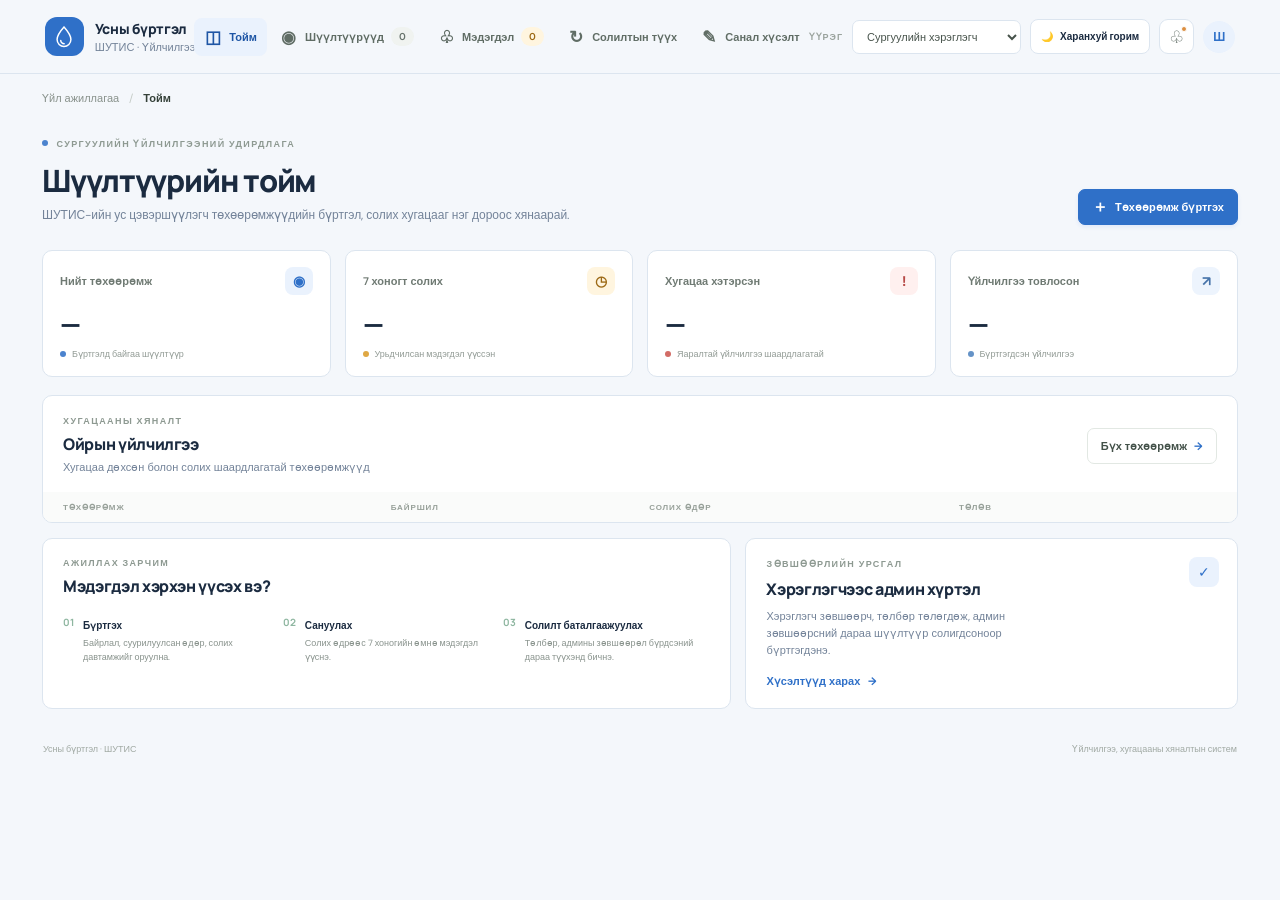
==== commit a92ac9e5: "Add filter controls and update registration form" ====
--- a/index.html
+++ b/index.html
@@ -119,7 +119,20 @@
         <section class="content-card">
           <div class="card-heading list-heading">
             <div><div class="section-kicker">ТӨХӨӨРӨМЖИЙН САН</div><h2>Бүртгэлтэй шүүлтүүрүүд</h2><p>Төхөөрөмжийн байршил болон солих хугацааг хянана</p></div>
-            <label class="search-box"><span>⌕</span><input id="filter-search" type="search" placeholder="Нэр, байршлаар хайх…" aria-label="Шүүлтүүр хайх"></label>
+            <div class="filter-controls">
+              <select id="filter-choice" class="filter-choice" aria-label="Төхөөрөмжийн нэр эсвэл байршлаар шүүх">
+                <option value="">Нэр, байршлаар сонгох</option>
+              </select>
+              <select id="filter-institution" aria-label="Байгууллагаар шүүх">
+                <option value="">Бүх байгууллага</option>
+                <option value="ШУТИС">ШУТИС</option>
+                <option value="МУИС">МУИС</option>
+              </select>
+              <select id="filter-location" aria-label="Байршлаар шүүх">
+                <option value="">Бүх байр</option>
+              </select>
+              <button class="outline-button filter-reset" id="filter-reset" type="button">Цэвэрлэх</button>
+            </div>
           </div>
           <div class="table-wrap">
             <table>
@@ -200,8 +213,15 @@
       <div class="modal-heading"><div><div class="section-kicker">ШИНЭ БҮРТГЭЛ</div><h2>Төхөөрөмж нэмэх</h2></div><button class="close-button" type="button" data-close="register-dialog" aria-label="Хаах">×</button></div>
       <div class="form-grid">
         <label>Хөрөнгийн дугаар<input name="assetCode" placeholder="Жишээ: SHUTIS-006" required></label>
-        <label>Байгууллага<input name="institution" value="ШУТИС" required></label>
-        <label class="form-wide">Байрлал<input name="location" placeholder="Байр, давхар, өрөө" required></label>
+        <label>Байгууллага
+          <select id="register-institution" name="institution" required>
+            <option value="ШУТИС">ШУТИС</option>
+            <option value="МУИС">МУИС</option>
+          </select>
+        </label>
+        <label class="form-wide">Байрлал
+          <select id="register-location" name="location" required></select>
+        </label>
         <label>Төхөөрөмжийн загвар<input name="model" placeholder="Жишээ: Aqua Pro 300" required></label>
         <label>Суурилуулсан өдөр<input name="installDate" type="date" required></label>
         <label>Солих давтамж (сар)<input name="intervalMonths" type="number" min="1" max="60" value="6" required></label>
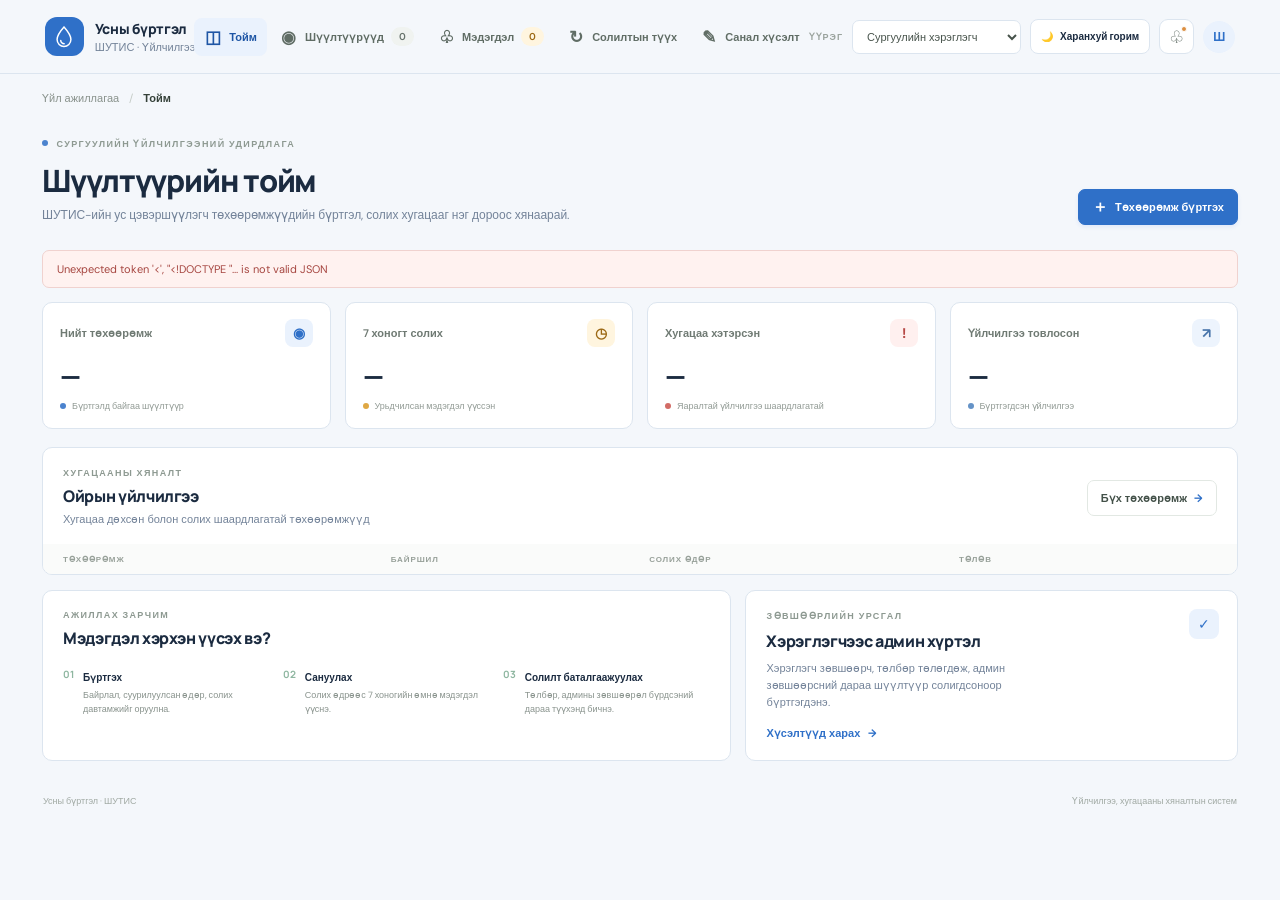
==== commit 19dcf574: "Bust stale GitHub Pages asset caches Co-authored-by: Copilot <223556219+Copilot@users.noreply.github" ====
--- a/index.html
+++ b/index.html
@@ -8,8 +8,8 @@
   <link rel="preconnect" href="https://fonts.googleapis.com">
   <link rel="preconnect" href="https://fonts.gstatic.com" crossorigin>
   <link href="https://fonts.googleapis.com/css2?family=DM+Sans:wght@400;500;600;700&family=Manrope:wght@400;500;600;700;800&display=swap" rel="stylesheet">
-  <link rel="stylesheet" href="styles.css">
-  <script src="app.js" defer></script>
+  <link rel="stylesheet" href="styles.css?v=filters-20261119">
+  <script src="app.js?v=filters-20261119" defer></script>
 </head>
 <body>
   <div class="app-shell">
--- a/styles.css
+++ b/styles.css
@@ -150,6 +150,11 @@
 .workflow-badge { position: absolute; top: 18px; right: 18px; width: 30px; height: 30px; display: grid; place-items: center; border-radius: 8px; background: var(--accent-soft); color: var(--accent); }
 
 .list-heading { min-height: 94px; }
+.filter-controls { display: flex; align-items: center; justify-content: flex-end; gap: 7px; flex: 1; flex-wrap: wrap; }
+.filter-controls select,
+.modal select { min-height: 36px; padding: 7px 9px; border: 1px solid var(--line); border-radius: 7px; background: var(--paper); color: var(--ink); font-size: 10px; }
+.filter-controls .filter-choice { min-width: 220px; flex: 1 1 240px; }
+.filter-reset { min-height: 36px; padding: 7px 10px; white-space: nowrap; }
 .search-box { width: min(250px, 35%); display: flex; align-items: center; gap: 8px; padding: 0 10px; border: 1px solid var(--line); border-radius: 7px; color: #9aa49d; }
 .search-box input { width: 100%; height: 34px; border: 0; outline: 0; color: var(--ink); background: transparent; font-size: 10px; }
 .search-box input::placeholder { color: #a5ada8; }
@@ -313,6 +318,8 @@
   .steps { grid-template-columns: 1fr; gap: 11px; }
   .info-card, .workflow-card { padding: 15px; }
   .list-heading { flex-direction: column; }
+  .filter-controls { width: 100%; justify-content: flex-start; }
+  .filter-controls select { flex: 1 1 140px; }
   .search-box { width: 100%; }
   .notification-intro { align-items: flex-start; gap: 11px; padding: 15px; }
   .notification-symbol { width: 35px; height: 35px; }
